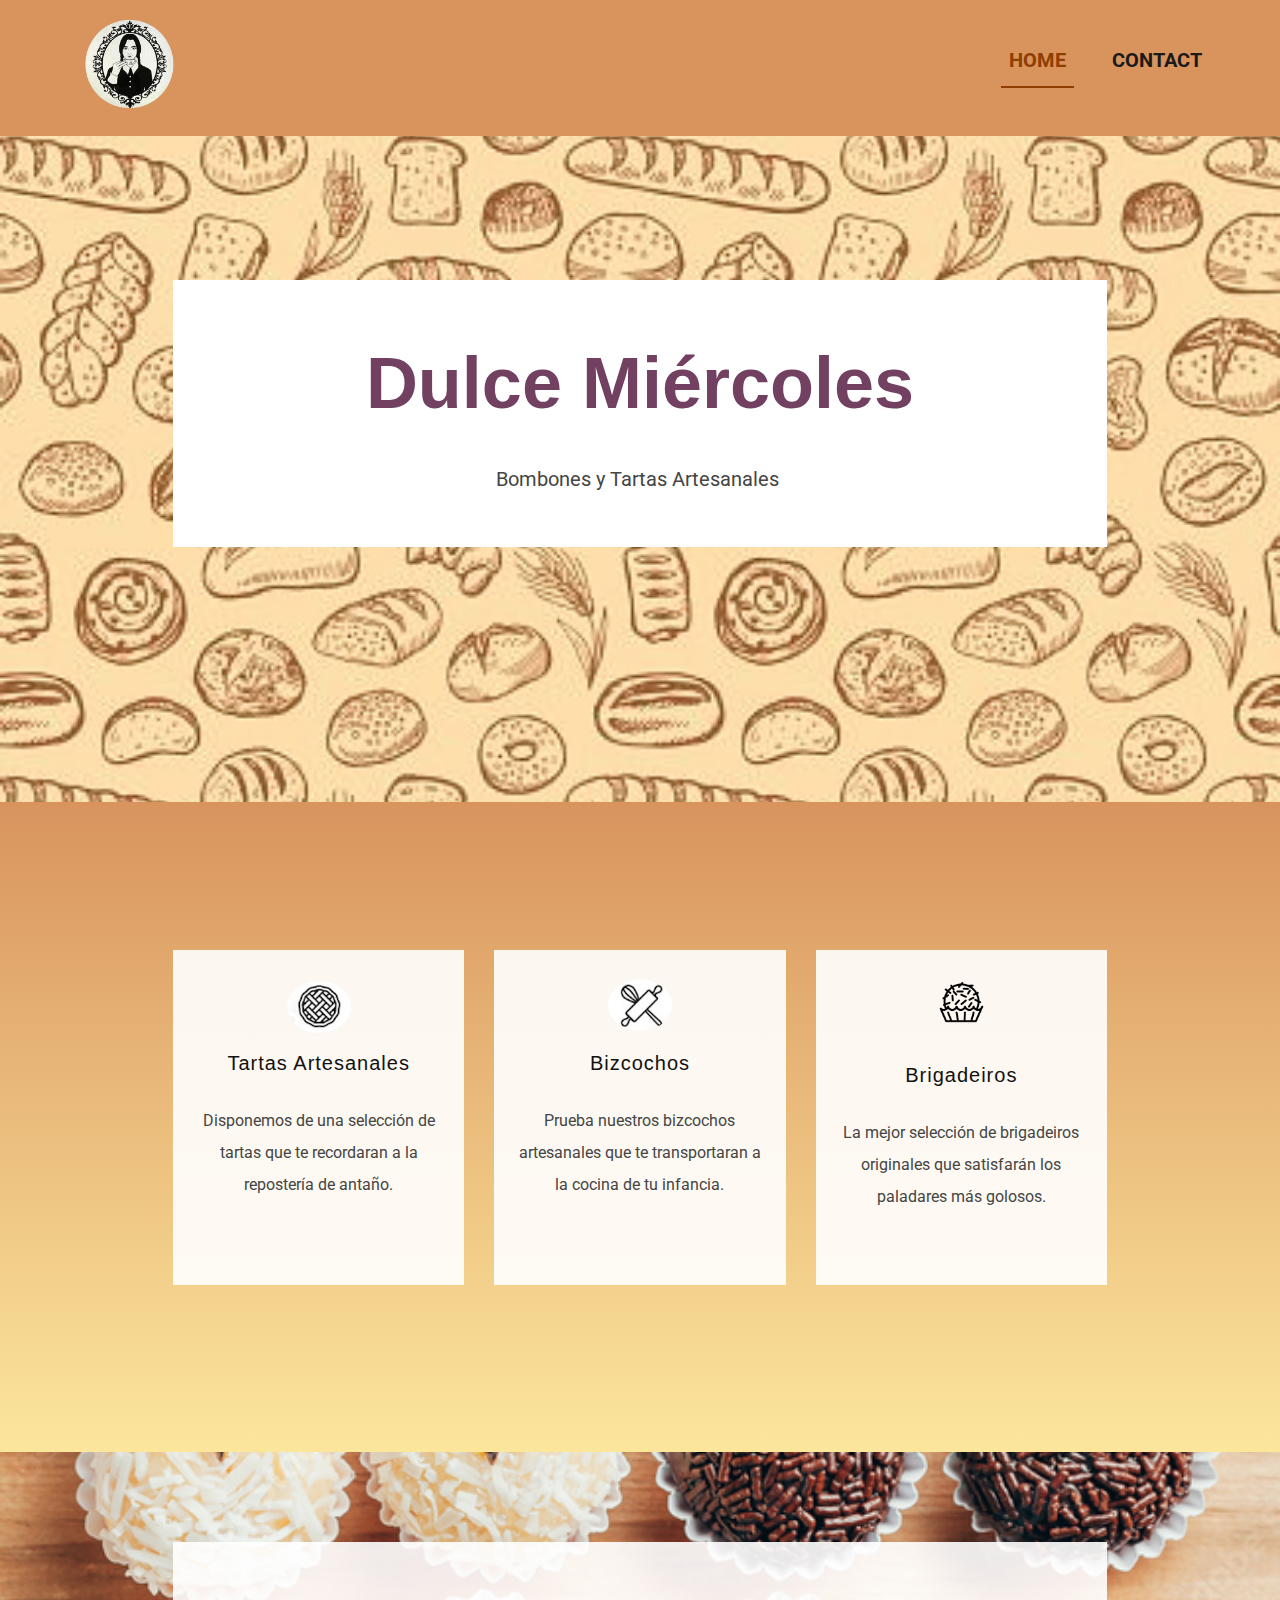
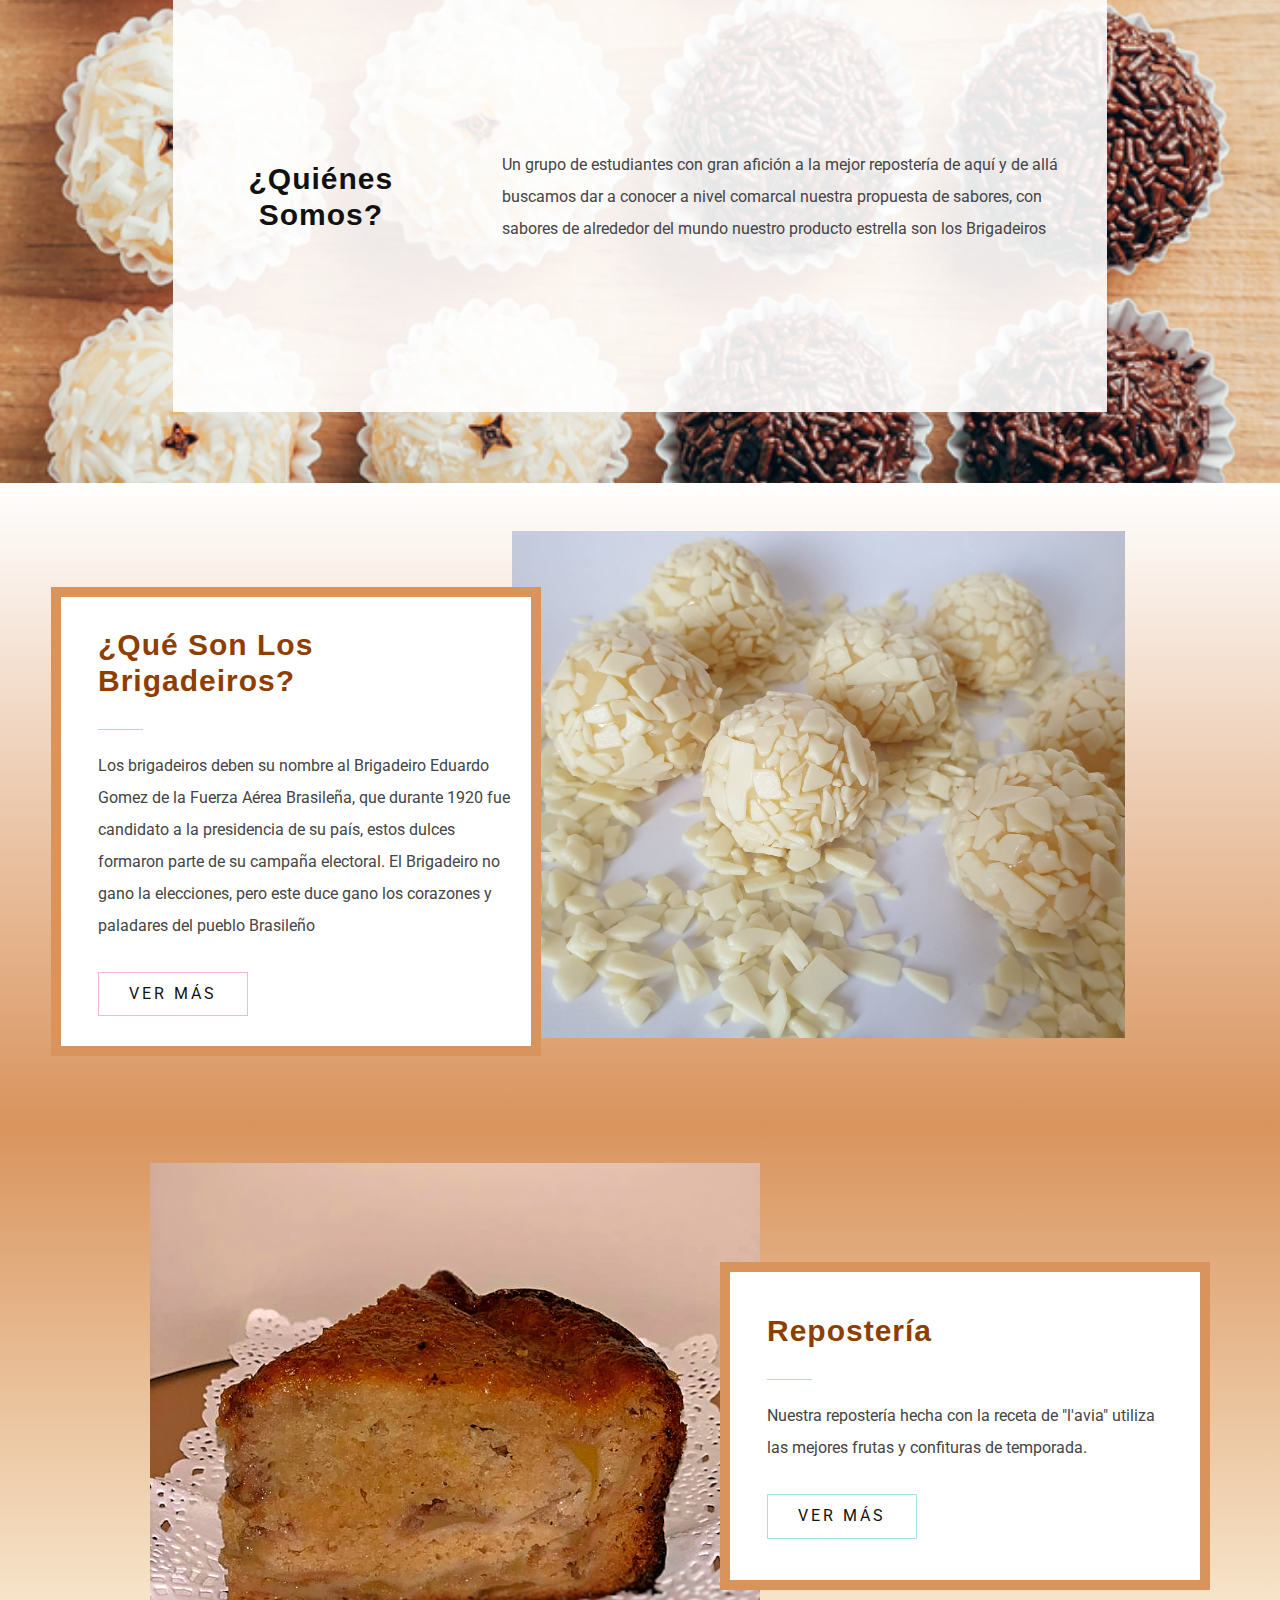
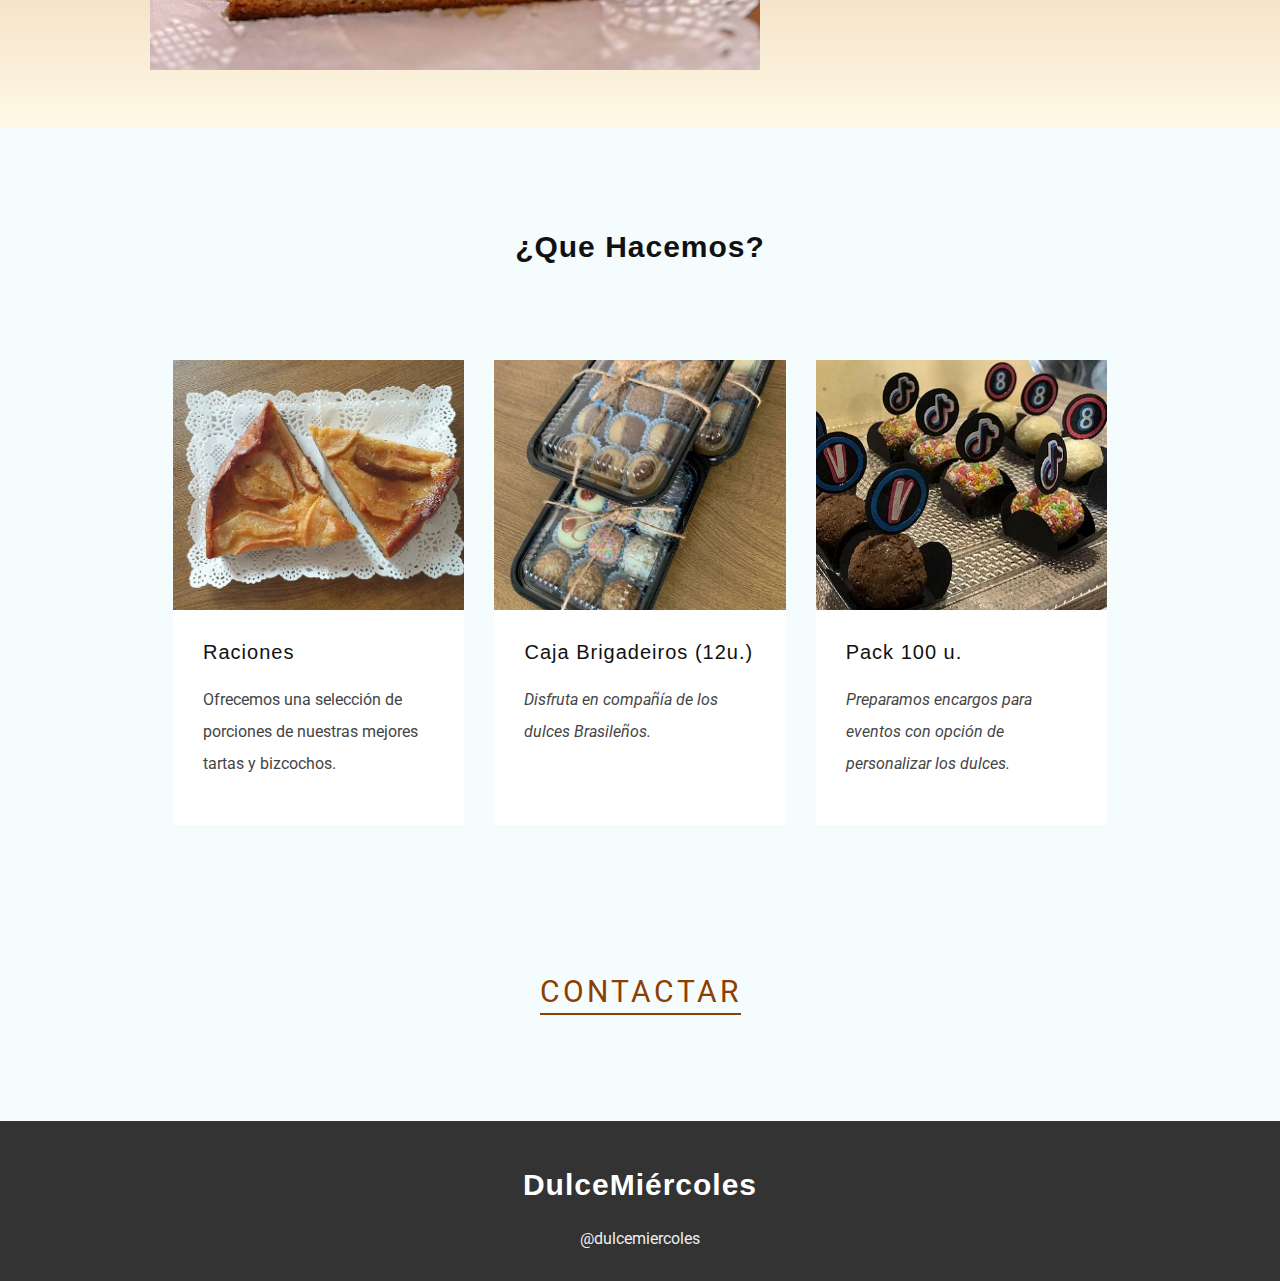
==== Dulcmiercoles/Home.html @ d9f99ada "Add files via upload" ====
<!DOCTYPE html>
<html style="font-size: 16px;">
  <head>
    <meta name="viewport" content="width=device-width, initial-scale=1.0">
    <meta charset="utf-8">
    <meta name="keywords" content="Gluten-Free Bakery, Who We Are, Special Menu, Special Menu, What We Do, Location">
    <meta name="description" content="">
    <meta name="page_type" content="np-template-header-footer-from-plugin">
    <title>Home</title>
    <link rel="stylesheet" href="nicepage.css" media="screen">
<link rel="stylesheet" href="Home.css" media="screen">
    <script class="u-script" type="text/javascript" src="jquery.js" defer=""></script>
    <script class="u-script" type="text/javascript" src="nicepage.js" defer=""></script>
    <meta name="generator" content="Nicepage 3.30.2, nicepage.com">
    <link id="u-theme-google-font" rel="stylesheet" href="https://fonts.googleapis.com/css?family=Roboto:100,100i,300,300i,400,400i,500,500i,700,700i,900,900i">
    
    
    
    
    
    
    
    <script type="application/ld+json">{
		"@context": "http://schema.org",
		"@type": "Organization",
		"name": "",
		"logo": "images/pixlr-bg-result31.png"
}</script>
    <meta name="theme-color" content="#a1e3ee">
    <meta property="og:title" content="Home">
    <meta property="og:type" content="website">
  </head>
  <body class="u-backlink-hidden u-body u-overlap"><header class="u-clearfix u-custom-color-2 u-header u-header" id="sec-9336"><div class="u-clearfix u-sheet u-sheet-1">
        <a href="https://www.instagram.com/dulcemiercoles/" class="u-image u-logo u-image-1" data-image-width="202" data-image-height="183">
          <img src="images/pixlr-bg-result31.png" class="u-logo-image u-logo-image-1">
        </a>
        <nav class="u-menu u-menu-dropdown u-offcanvas u-menu-1">
          <div class="menu-collapse" style="font-size: 1.25rem; letter-spacing: 0px; font-weight: 700; text-transform: uppercase;">
            <a class="u-button-style u-custom-active-border-color u-custom-border u-custom-border-color u-custom-borders u-custom-hover-border-color u-custom-left-right-menu-spacing u-custom-padding-bottom u-custom-text-active-color u-custom-text-color u-custom-text-hover-color u-custom-top-bottom-menu-spacing u-nav-link u-text-active-palette-1-base u-text-hover-palette-2-base" href="#">
              <svg><use xmlns:xlink="http://www.w3.org/1999/xlink" xlink:href="#menu-hamburger"></use></svg>
              <svg version="1.1" xmlns="http://www.w3.org/2000/svg" xmlns:xlink="http://www.w3.org/1999/xlink"><defs><symbol id="menu-hamburger" viewBox="0 0 16 16" style="width: 16px; height: 16px;"><rect y="1" width="16" height="2"></rect><rect y="7" width="16" height="2"></rect><rect y="13" width="16" height="2"></rect>
</symbol>
</defs></svg>
            </a>
          </div>
          <div class="u-custom-menu u-nav-container">
            <ul class="u-nav u-spacing-30 u-unstyled u-nav-1"><li class="u-nav-item"><a class="u-border-2 u-border-active-custom-color-1 u-border-hover-custom-color-1 u-border-no-left u-border-no-right u-border-no-top u-button-style u-nav-link u-text-active-custom-color-1 u-text-grey-90 u-text-hover-grey-90" href="Home.html" style="padding: 16px 8px;">Home</a>
</li><li class="u-nav-item"><a class="u-border-2 u-border-active-custom-color-1 u-border-hover-custom-color-1 u-border-no-left u-border-no-right u-border-no-top u-button-style u-nav-link u-text-active-custom-color-1 u-text-grey-90 u-text-hover-grey-90" href="Contact.html" style="padding: 16px 8px;">Contact</a>
</li></ul>
          </div>
          <div class="u-custom-menu u-nav-container-collapse">
            <div class="u-black u-container-style u-inner-container-layout u-opacity u-opacity-95 u-sidenav">
              <div class="u-inner-container-layout u-sidenav-overflow">
                <div class="u-menu-close"></div>
                <ul class="u-align-center u-nav u-popupmenu-items u-unstyled u-nav-2"><li class="u-nav-item"><a class="u-button-style u-nav-link" href="Home.html" style="padding: 16px 8px;">Home</a>
</li><li class="u-nav-item"><a class="u-button-style u-nav-link" href="Contact.html" style="padding: 16px 8px;">Contact</a>
</li></ul>
              </div>
            </div>
            <div class="u-black u-menu-overlay u-opacity u-opacity-70"></div>
          </div>
        </nav>
      </div></header> 
    <section class="u-clearfix u-image u-typography-custom-page-typography-8--Introduction u-section-1" id="sec-5e5a" data-image-width="416" data-image-height="416">
      <div class="u-clearfix u-sheet u-sheet-1">
        <div class="u-container-style u-group u-white u-group-1">
          <div class="u-container-layout u-container-layout-1">
            <h1 class="u-align-center u-text u-text-palette-2-dark-2 u-title u-text-1"> Dulce ​Miércoles</h1>
            <p class="u-align-center u-text u-text-font u-text-2">Bombones y Tartas Artesanales&nbsp;</p>
          </div>
        </div>
      </div>
    </section>
    <section class="u-clearfix u-gradient u-section-2" id="sec-4e97">
      <div class="u-clearfix u-sheet u-sheet-1">
        <div class="u-clearfix u-disable-padding u-expanded-width-xs u-gutter-30 u-layout-wrap u-layout-wrap-1">
          <div class="u-gutter-0 u-layout">
            <div class="u-layout-row">
              <div class="u-container-style u-layout-cell u-left-cell u-opacity u-opacity-90 u-size-20 u-size-20-md u-white u-layout-cell-1">
                <div class="u-container-layout u-valign-middle-sm u-container-layout-1"><span class="u-file-icon u-icon u-icon-circle u-text-palette-1 u-icon-1"><img src="images/CapturadePantalla2021-11-29ales8.14.48.png" alt=""></span>
                  <h4 class="u-align-center u-text u-text-1">Tartas Artesanales</h4>
                  <p class="u-align-center u-text u-text-font u-text-2">Disponemos de una selección de tartas que te recordaran a la repostería de antaño.</p>
                </div>
              </div>
              <div class="u-container-style u-layout-cell u-opacity u-opacity-90 u-size-20 u-size-20-md u-white u-layout-cell-2">
                <div class="u-container-layout u-valign-middle-sm u-container-layout-2"><span class="u-file-icon u-icon u-icon-circle u-text-palette-1 u-icon-2"><img src="images/CapturadePantalla2021-11-29ales8.15.10.png" alt=""></span>
                  <h4 class="u-align-center u-text u-text-3">Bizcochos</h4>
                  <p class="u-align-center u-text u-text-font u-text-4">Prueba nuestros bizcochos artesanales que te transportaran a la cocina de tu infancia.</p>
                </div>
              </div>
              <div class="u-container-style u-layout-cell u-opacity u-opacity-90 u-right-cell u-size-20 u-size-20-md u-white u-layout-cell-3">
                <div class="u-container-layout u-valign-middle-sm u-container-layout-3"><span class="u-file-icon u-icon u-icon-circle u-text-palette-1 u-icon-3"><img src="images/216696-200.png" alt=""></span>
                  <h4 class="u-align-center u-text u-text-5">Brigadeiros</h4>
                  <p class="u-align-center u-text u-text-font u-text-6">La mejor selección de brigadeiros originales que satisfarán los paladares más golosos.</p>
                </div>
              </div>
            </div>
          </div>
        </div>
      </div>
    </section>
    <section class="u-clearfix u-image u-section-3" id="sec-277e" data-image-width="650" data-image-height="515">
      <div class="u-clearfix u-sheet u-sheet-1">
        <div class="u-clearfix u-expanded-width-xs u-layout-wrap u-layout-wrap-1">
          <div class="u-gutter-0 u-layout">
            <div class="u-layout-row">
              <div class="u-align-center-lg u-align-center-sm u-align-center-xl u-align-center-xs u-container-style u-layout-cell u-left-cell u-opacity u-opacity-90 u-size-19 u-white u-layout-cell-1">
                <div class="u-container-layout u-valign-middle-lg u-valign-middle-sm u-valign-middle-xl u-valign-middle-xs u-container-layout-1">
                  <h2 class="u-align-center-md u-text u-text-1">¿Quiénes somos?</h2>
                </div>
              </div>
              <div class="u-container-style u-layout-cell u-opacity u-opacity-90 u-right-cell u-size-41 u-white u-layout-cell-2">
                <div class="u-container-layout u-valign-middle-lg u-valign-middle-sm u-valign-middle-xl u-valign-middle-xs u-container-layout-2">
                  <p class="u-text u-text-font u-text-2">Un grupo de estudiantes con gran afición a la mejor repostería de aquí y de allá buscamos dar a conocer a nivel comarcal nuestra propuesta de sabores, con sabores de alrededor del mundo nuestro producto estrella son los Brigadeiros&nbsp;</p>
                </div>
              </div>
            </div>
          </div>
        </div>
      </div>
    </section>
    <section class="u-clearfix u-gradient u-section-4" id="carousel_682a">
      <div class="u-clearfix u-sheet u-sheet-1">
        <img src="images/WhatsAppImage2021-09-26at18.41.257.jpeg" class="u-align-left u-expanded-width-sm u-expanded-width-xs u-image u-image-1" data-image-width="2048" data-image-height="2048">
        <div class="u-align-center-md u-align-center-sm u-align-center-xs u-align-left-lg u-align-left-xl u-border-10 u-border-custom-color-2 u-container-style u-group u-white u-group-1">
          <div class="u-container-layout u-padding-12 u-valign-middle u-container-layout-1">
            <h2 class="u-heading-font u-text u-text-custom-color-1 u-text-1">¿Qué son los brigadeiros?</h2>
            <div class="u-border-1 u-border-palette-2-light-2 u-line u-line-horizontal u-line-1"></div>
            <p class="u-text u-text-font u-text-2">Los brigadeiros deben su nombre al Brigadeiro Eduardo Gomez de la Fuerza Aérea Brasileña, que durante 1920 fue candidato a la presidencia de su país, estos dulces formaron parte de su campaña electoral. El Brigadeiro no gano la elecciones, pero este duce gano los corazones y paladares del pueblo Brasileño</p>
            <a href="https://www.instagram.com/dulcemiercoles/" class="u-border-1 u-border-palette-2-light-2 u-btn u-button-style u-text-body-color u-btn-1">Ver más</a>
          </div>
        </div>
      </div>
    </section>
    <section class="u-clearfix u-gradient u-section-5" id="sec-5c2c">
      <div class="u-clearfix u-sheet u-sheet-1">
        <img src="images/WhatsAppImage2021-11-16at183.jpg" class="u-align-left u-expanded-width-sm u-expanded-width-xs u-image u-image-1" data-image-width="768" data-image-height="1024">
        <div class="u-align-center-md u-align-center-sm u-align-center-xs u-align-left-lg u-align-left-xl u-border-10 u-border-custom-color-2 u-container-style u-group u-white u-group-1">
          <div class="u-container-layout u-padding-12 u-valign-middle u-container-layout-1">
            <h2 class="u-heading-font u-text u-text-custom-color-1 u-text-1">Repostería&nbsp;</h2>
            <div class="u-border-1 u-border-palette-1-base u-line u-line-horizontal u-line-1"></div>
            <p class="u-text u-text-font u-text-2">Nuestra repostería hecha con la receta de "l'avia" utiliza las mejores frutas y confituras de temporada.</p>
            <a href="https://www.instagram.com/dulcemiercoles/" class="u-border-1 u-border-palette-1-base u-btn u-button-style u-text-body-color u-btn-1">Ver más</a>
          </div>
        </div>
      </div>
    </section>
    <section class="u-clearfix u-palette-1-light-3 u-section-6" id="sec-cebc">
      <div class="u-clearfix u-sheet u-sheet-1">
        <div class="u-container-style u-expanded-width-md u-expanded-width-sm u-group u-similar-fill u-group-1">
          <div class="u-container-layout">
            <h2 class="u-align-center u-text u-text-1">¿Que hacemos?</h2>
          </div>
        </div>
        <div class="u-clearfix u-disable-padding u-expanded-width-md u-expanded-width-sm u-expanded-width-xs u-gutter-30 u-layout-wrap u-layout-wrap-1">
          <div class="u-gutter-0 u-layout">
            <div class="u-layout-row">
              <div class="u-align-left u-container-style u-layout-cell u-left-cell u-similar-fill u-size-20 u-size-20-md u-white u-layout-cell-1">
                <div class="u-container-layout">
                  <img class="u-expanded-width u-image u-image-1" src="images/CapturadePantalla2021-11-29ales8.36.39.png" data-image-width="602" data-image-height="599">
                  <h4 class="u-text u-text-2">Raciones&nbsp;</h4>
                  <p class="u-text u-text-3">Ofrecemos una selección de porciones de nuestras mejores tartas y bizcochos.</p>
                </div>
              </div>
              <div class="u-align-left u-container-style u-layout-cell u-similar-fill u-size-20 u-size-20-md u-white u-layout-cell-2">
                <div class="u-container-layout">
                  <img class="u-expanded-width u-image u-image-2" src="images/CapturadePantalla2021-11-29ales8.52.07.png" data-image-width="602" data-image-height="599">
                  <h4 class="u-text u-text-4">Caja Brigadeiros (12u.)</h4>
                  <p class="u-text u-text-5">Disfruta en compañía de los dulces Brasileños.</p>
                </div>
              </div>
              <div class="u-align-left u-container-style u-layout-cell u-right-cell u-similar-fill u-size-20 u-size-20-md u-white u-layout-cell-3">
                <div class="u-container-layout u-padding-6">
                  <img class="u-expanded-width u-image u-image-3" src="images/CapturadePantalla2021-11-29ales8.52.44.png" data-image-width="568" data-image-height="376">
                  <h4 class="u-text u-text-6">Pack 100 u.</h4>
                  <p class="u-text u-text-7">Preparamos encargos para eventos con opción de personalizar los dulces.</p>
                </div>
              </div>
            </div>
          </div>
        </div>
        <a href="Contact.html" class="u-active-none u-border-2 u-border-custom-color-1 u-btn u-btn-rectangle u-button-style u-hover-none u-none u-radius-0 u-btn-1">Contactar</a>
      </div>
    </section>
    
    
    <footer class="u-clearfix u-footer u-grey-dark-2 u-typography-Normal--Footer" id="sec-ef39"><div class="u-clearfix u-sheet u-sheet-1">
        <div class="u-align-center u-container-style u-group u-similar-fill u-group-1">
          <div class="u-container-layout u-padding-12 u-valign-middle">
          
            <h2 class="u-heading-font u-text u-text-1">DulceMiércoles</h2>
            <p class="u-text u-text-font u-text-2">@dulcemiercoles</p>
          </div>
        </div>
      </div></footer>
   
  </body>
</html>
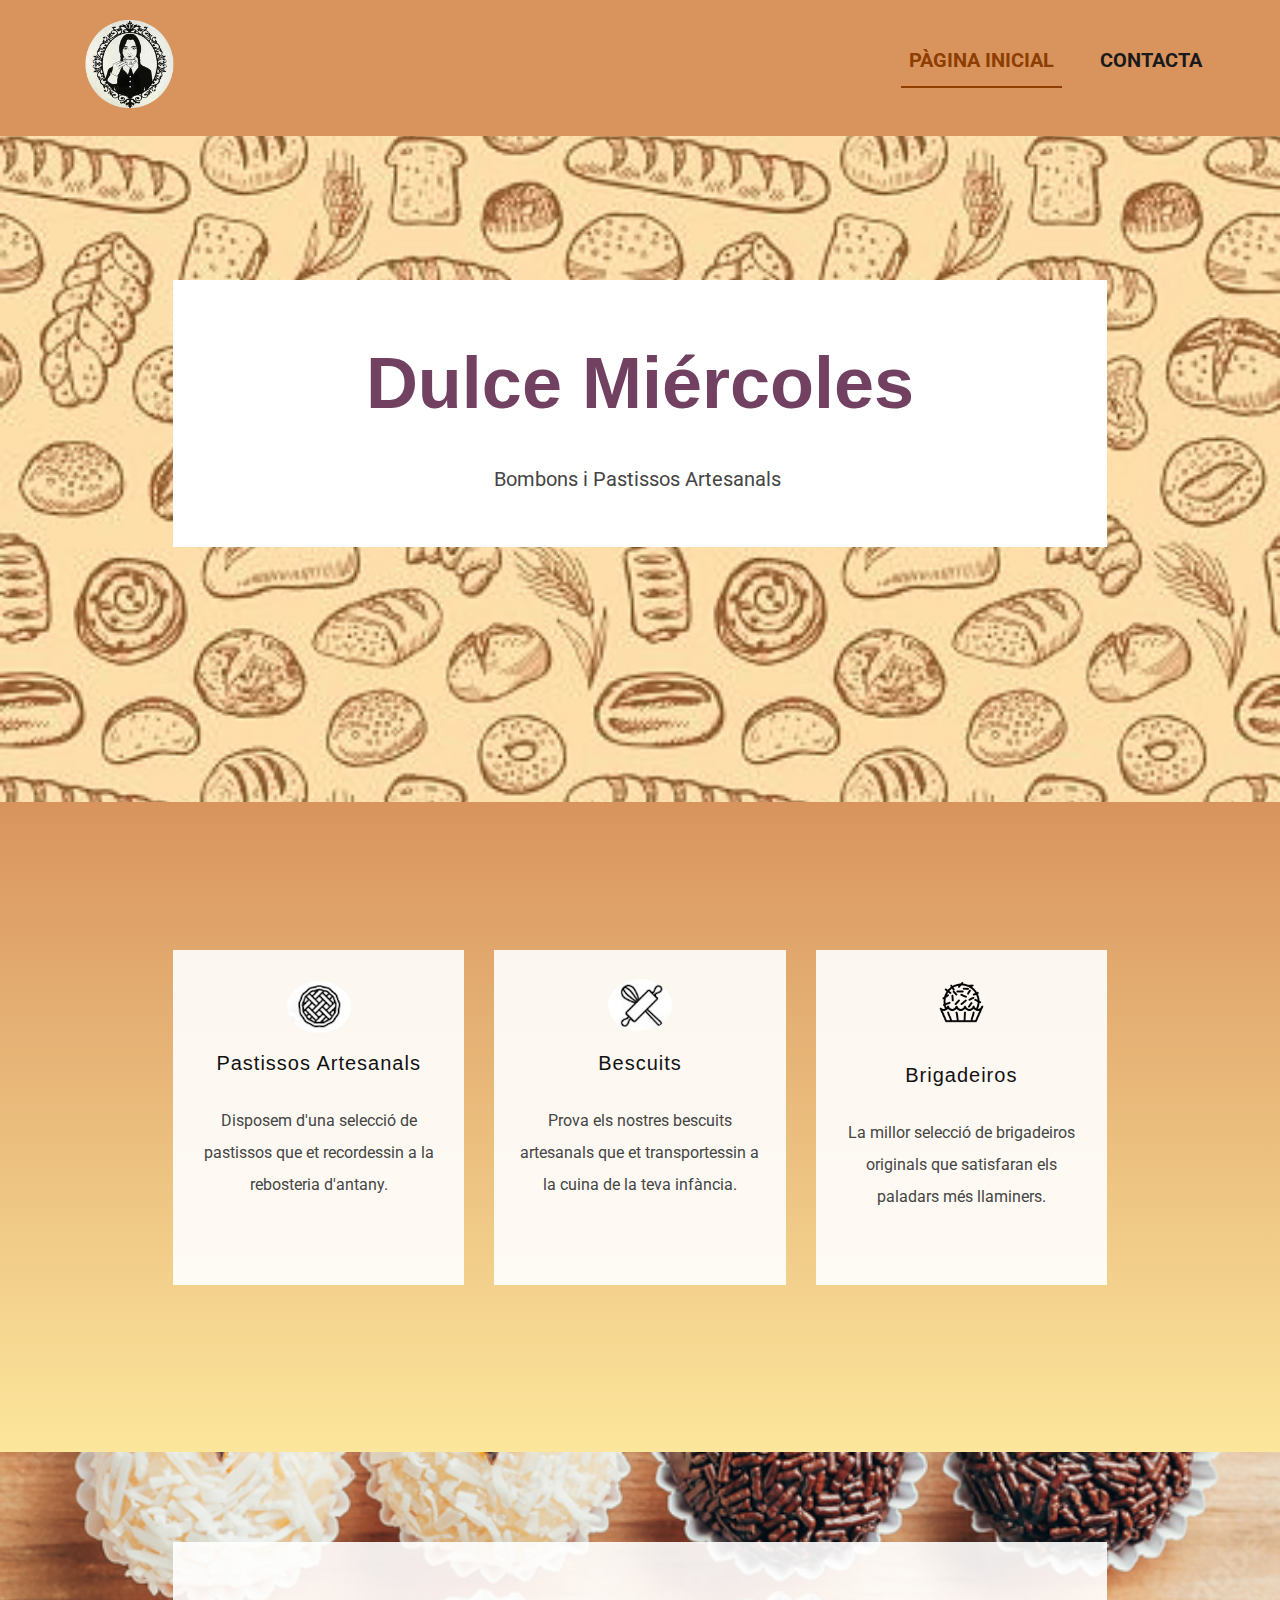
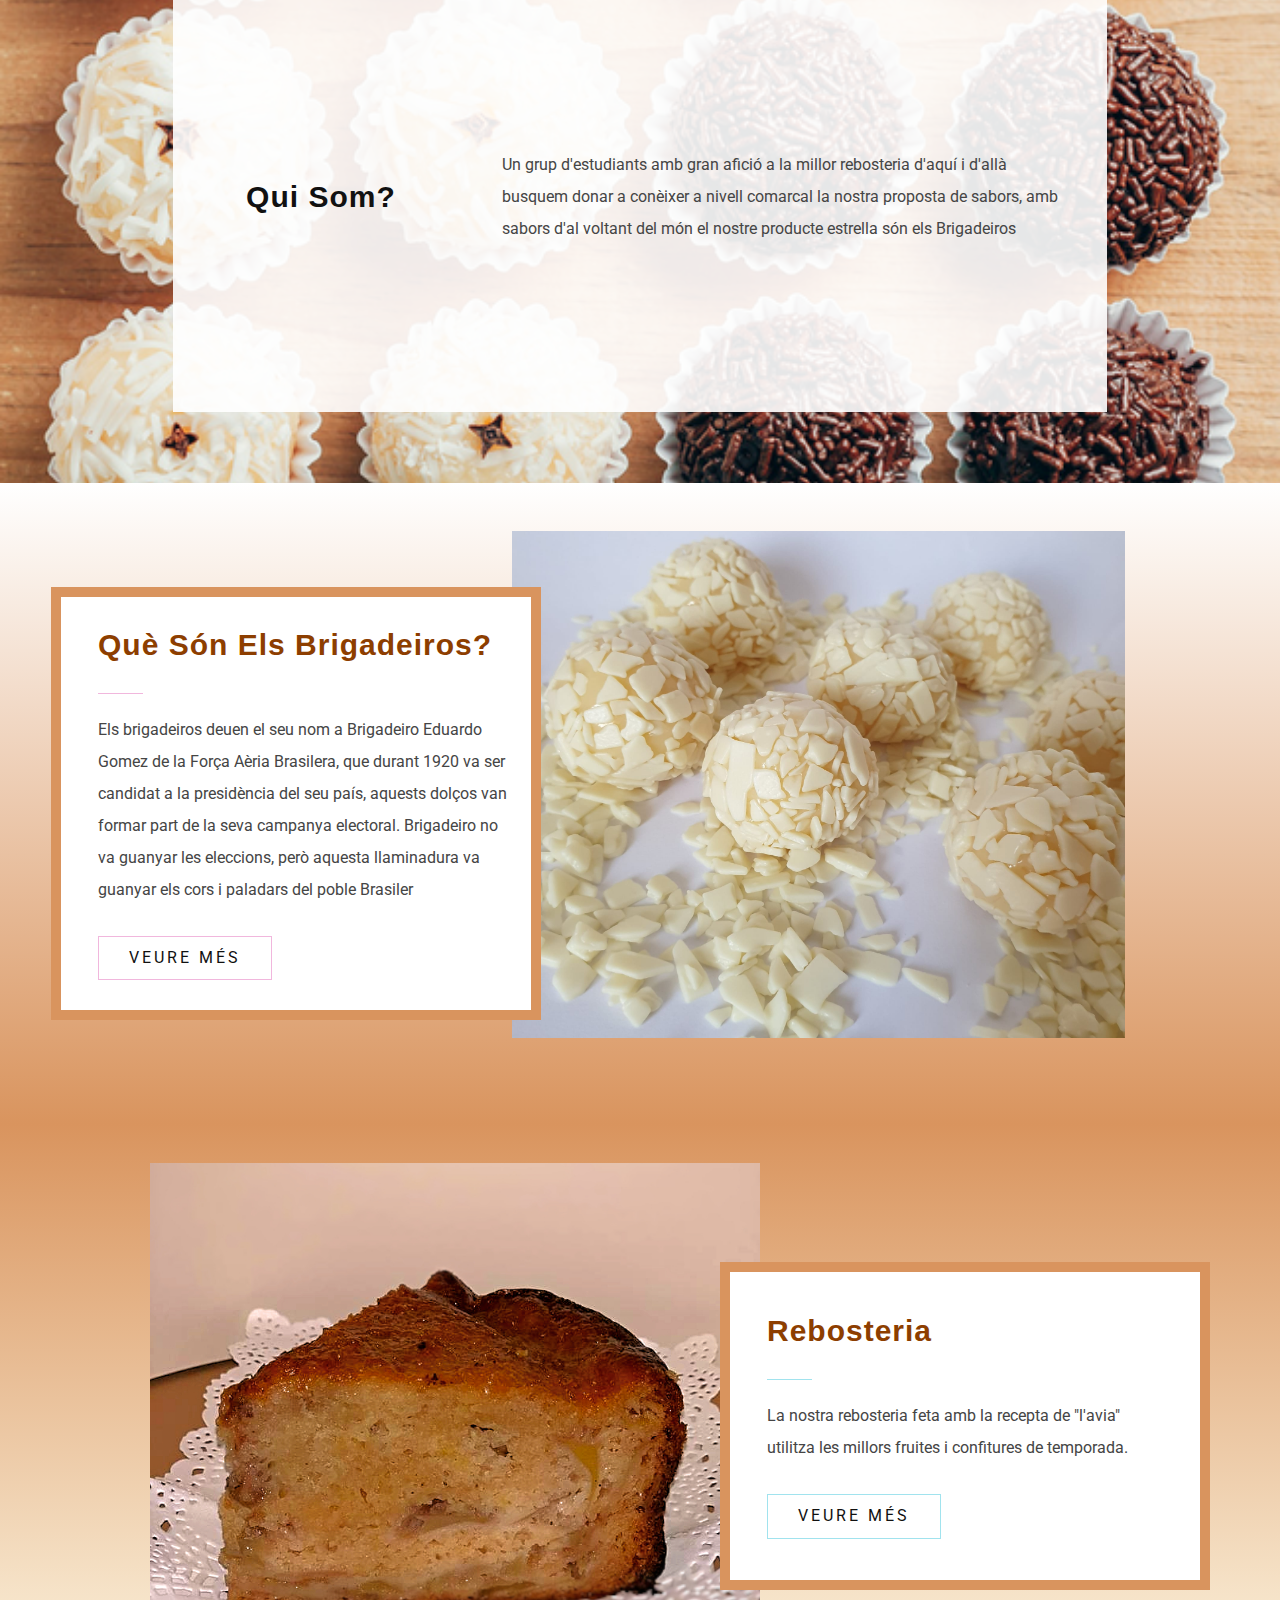
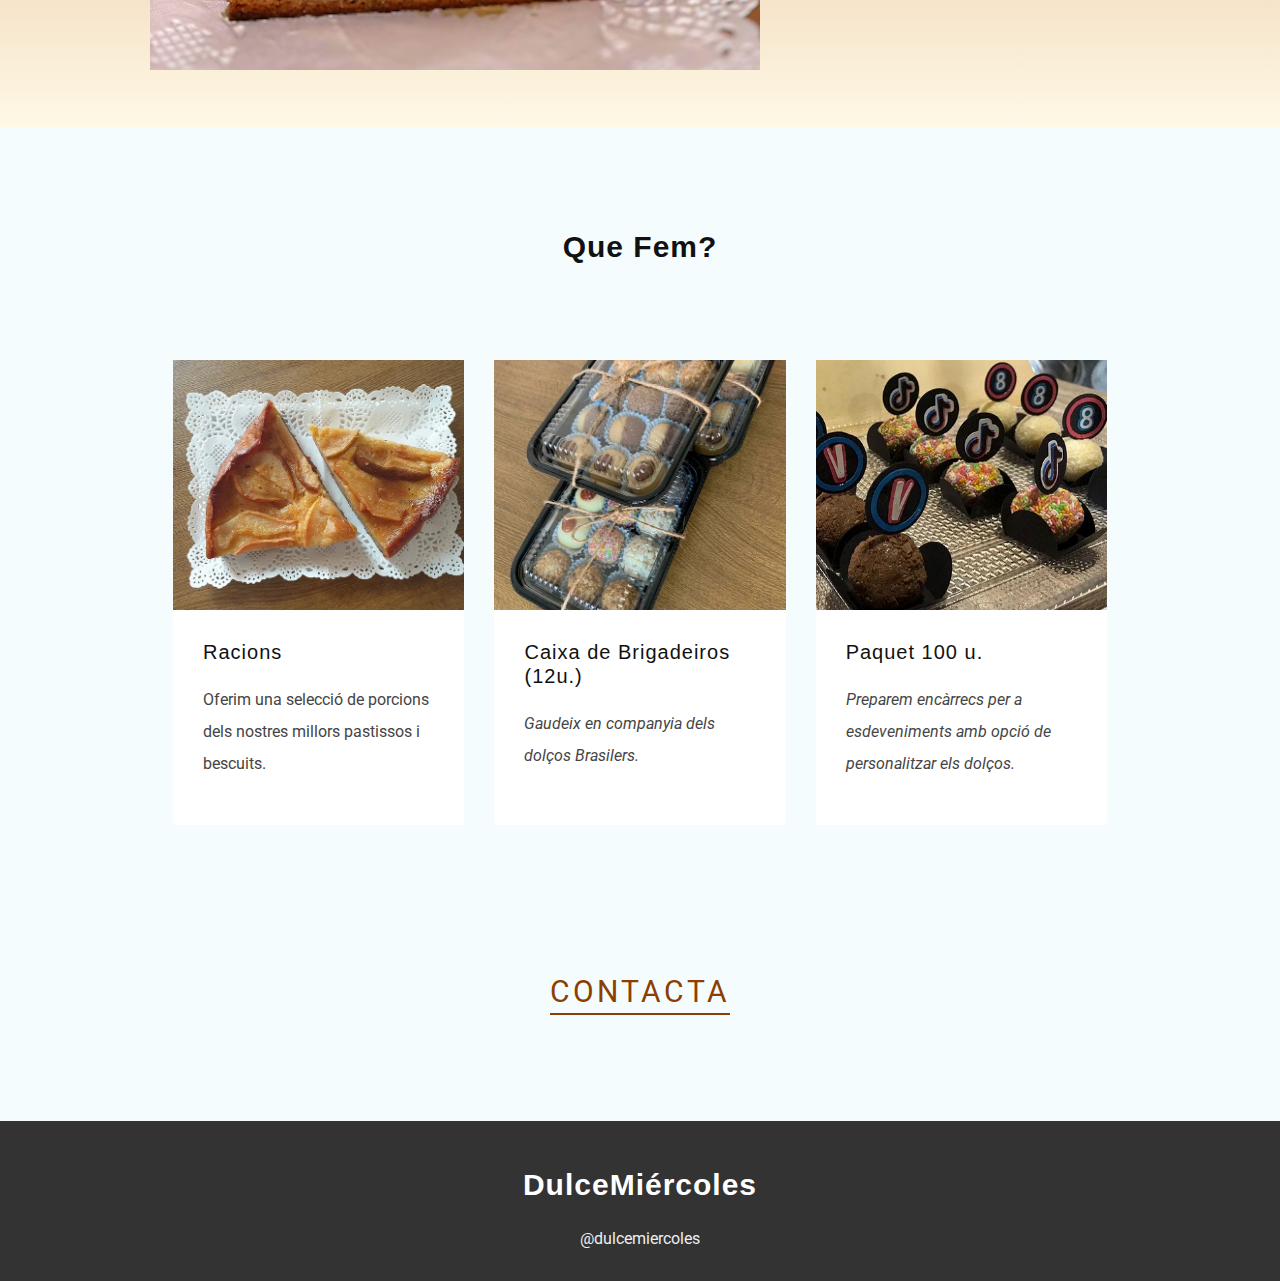
==== commit 94d8f908: "Add files via upload" ====
--- a/Dulcmiercoles/Home.html
+++ b/Dulcmiercoles/Home.html
@@ -6,7 +6,7 @@
     <meta name="keywords" content="Gluten-Free Bakery, Who We Are, Special Menu, Special Menu, What We Do, Location">
     <meta name="description" content="">
     <meta name="page_type" content="np-template-header-footer-from-plugin">
-    <title>Home</title>
+    <title>Pàgina inicial</title>
     <link rel="stylesheet" href="nicepage.css" media="screen">
 <link rel="stylesheet" href="Home.css" media="screen">
     <script class="u-script" type="text/javascript" src="jquery.js" defer=""></script>
@@ -44,16 +44,16 @@
             </a>
           </div>
           <div class="u-custom-menu u-nav-container">
-            <ul class="u-nav u-spacing-30 u-unstyled u-nav-1"><li class="u-nav-item"><a class="u-border-2 u-border-active-custom-color-1 u-border-hover-custom-color-1 u-border-no-left u-border-no-right u-border-no-top u-button-style u-nav-link u-text-active-custom-color-1 u-text-grey-90 u-text-hover-grey-90" href="Home.html" style="padding: 16px 8px;">Home</a>
-</li><li class="u-nav-item"><a class="u-border-2 u-border-active-custom-color-1 u-border-hover-custom-color-1 u-border-no-left u-border-no-right u-border-no-top u-button-style u-nav-link u-text-active-custom-color-1 u-text-grey-90 u-text-hover-grey-90" href="Contact.html" style="padding: 16px 8px;">Contact</a>
+            <ul class="u-nav u-spacing-30 u-unstyled u-nav-1"><li class="u-nav-item"><a class="u-border-2 u-border-active-custom-color-1 u-border-hover-custom-color-1 u-border-no-left u-border-no-right u-border-no-top u-button-style u-nav-link u-text-active-custom-color-1 u-text-grey-90 u-text-hover-grey-90" href="Home.html" style="padding: 16px 8px;">Pàgina Inicial</a>
+</li><li class="u-nav-item"><a class="u-border-2 u-border-active-custom-color-1 u-border-hover-custom-color-1 u-border-no-left u-border-no-right u-border-no-top u-button-style u-nav-link u-text-active-custom-color-1 u-text-grey-90 u-text-hover-grey-90" href="Contact.html" style="padding: 16px 8px;">Contacta</a>
 </li></ul>
           </div>
           <div class="u-custom-menu u-nav-container-collapse">
             <div class="u-black u-container-style u-inner-container-layout u-opacity u-opacity-95 u-sidenav">
               <div class="u-inner-container-layout u-sidenav-overflow">
                 <div class="u-menu-close"></div>
-                <ul class="u-align-center u-nav u-popupmenu-items u-unstyled u-nav-2"><li class="u-nav-item"><a class="u-button-style u-nav-link" href="Home.html" style="padding: 16px 8px;">Home</a>
-</li><li class="u-nav-item"><a class="u-button-style u-nav-link" href="Contact.html" style="padding: 16px 8px;">Contact</a>
+                <ul class="u-align-center u-nav u-popupmenu-items u-unstyled u-nav-2"><li class="u-nav-item"><a class="u-button-style u-nav-link" href="Home.html" style="padding: 16px 8px;">Pàgina Inicial</a>
+</li><li class="u-nav-item"><a class="u-button-style u-nav-link" href="Contact.html" style="padding: 16px 8px;">Contacta amb nosaltres</a>
 </li></ul>
               </div>
             </div>
@@ -66,7 +66,7 @@
         <div class="u-container-style u-group u-white u-group-1">
           <div class="u-container-layout u-container-layout-1">
             <h1 class="u-align-center u-text u-text-palette-2-dark-2 u-title u-text-1"> Dulce ​Miércoles</h1>
-            <p class="u-align-center u-text u-text-font u-text-2">Bombones y Tartas Artesanales&nbsp;</p>
+            <p class="u-align-center u-text u-text-font u-text-2">Bombons i Pastissos Artesanals&nbsp;</p>
           </div>
         </div>
       </div>
@@ -78,20 +78,20 @@
             <div class="u-layout-row">
               <div class="u-container-style u-layout-cell u-left-cell u-opacity u-opacity-90 u-size-20 u-size-20-md u-white u-layout-cell-1">
                 <div class="u-container-layout u-valign-middle-sm u-container-layout-1"><span class="u-file-icon u-icon u-icon-circle u-text-palette-1 u-icon-1"><img src="images/CapturadePantalla2021-11-29ales8.14.48.png" alt=""></span>
-                  <h4 class="u-align-center u-text u-text-1">Tartas Artesanales</h4>
-                  <p class="u-align-center u-text u-text-font u-text-2">Disponemos de una selección de tartas que te recordaran a la repostería de antaño.</p>
+                  <h4 class="u-align-center u-text u-text-1">Pastissos Artesanals</h4>
+                  <p class="u-align-center u-text u-text-font u-text-2">Disposem d'una selecció de pastissos que et recordessin a la rebosteria d'antany.</p>
                 </div>
               </div>
               <div class="u-container-style u-layout-cell u-opacity u-opacity-90 u-size-20 u-size-20-md u-white u-layout-cell-2">
                 <div class="u-container-layout u-valign-middle-sm u-container-layout-2"><span class="u-file-icon u-icon u-icon-circle u-text-palette-1 u-icon-2"><img src="images/CapturadePantalla2021-11-29ales8.15.10.png" alt=""></span>
-                  <h4 class="u-align-center u-text u-text-3">Bizcochos</h4>
-                  <p class="u-align-center u-text u-text-font u-text-4">Prueba nuestros bizcochos artesanales que te transportaran a la cocina de tu infancia.</p>
+                  <h4 class="u-align-center u-text u-text-3">Bescuits</h4>
+                  <p class="u-align-center u-text u-text-font u-text-4">Prova els nostres bescuits artesanals que et transportessin a la cuina de la teva infància.</p>
                 </div>
               </div>
               <div class="u-container-style u-layout-cell u-opacity u-opacity-90 u-right-cell u-size-20 u-size-20-md u-white u-layout-cell-3">
                 <div class="u-container-layout u-valign-middle-sm u-container-layout-3"><span class="u-file-icon u-icon u-icon-circle u-text-palette-1 u-icon-3"><img src="images/216696-200.png" alt=""></span>
                   <h4 class="u-align-center u-text u-text-5">Brigadeiros</h4>
-                  <p class="u-align-center u-text u-text-font u-text-6">La mejor selección de brigadeiros originales que satisfarán los paladares más golosos.</p>
+                  <p class="u-align-center u-text u-text-font u-text-6">La millor selecció de brigadeiros originals que satisfaran els paladars més llaminers.</p>
                 </div>
               </div>
             </div>
@@ -106,12 +106,12 @@
             <div class="u-layout-row">
               <div class="u-align-center-lg u-align-center-sm u-align-center-xl u-align-center-xs u-container-style u-layout-cell u-left-cell u-opacity u-opacity-90 u-size-19 u-white u-layout-cell-1">
                 <div class="u-container-layout u-valign-middle-lg u-valign-middle-sm u-valign-middle-xl u-valign-middle-xs u-container-layout-1">
-                  <h2 class="u-align-center-md u-text u-text-1">¿Quiénes somos?</h2>
+                  <h2 class="u-align-center-md u-text u-text-1">Qui som?</h2>
                 </div>
               </div>
               <div class="u-container-style u-layout-cell u-opacity u-opacity-90 u-right-cell u-size-41 u-white u-layout-cell-2">
                 <div class="u-container-layout u-valign-middle-lg u-valign-middle-sm u-valign-middle-xl u-valign-middle-xs u-container-layout-2">
-                  <p class="u-text u-text-font u-text-2">Un grupo de estudiantes con gran afición a la mejor repostería de aquí y de allá buscamos dar a conocer a nivel comarcal nuestra propuesta de sabores, con sabores de alrededor del mundo nuestro producto estrella son los Brigadeiros&nbsp;</p>
+                  <p class="u-text u-text-font u-text-2">Un grup d'estudiants amb gran afició a la millor rebosteria d'aquí i d'allà busquem donar a conèixer a nivell comarcal la nostra proposta de sabors, amb sabors d'al voltant del món el nostre producte estrella són els Brigadeiros&nbsp;</p>
                 </div>
               </div>
             </div>
@@ -124,10 +124,10 @@
         <img src="images/WhatsAppImage2021-09-26at18.41.257.jpeg" class="u-align-left u-expanded-width-sm u-expanded-width-xs u-image u-image-1" data-image-width="2048" data-image-height="2048">
         <div class="u-align-center-md u-align-center-sm u-align-center-xs u-align-left-lg u-align-left-xl u-border-10 u-border-custom-color-2 u-container-style u-group u-white u-group-1">
           <div class="u-container-layout u-padding-12 u-valign-middle u-container-layout-1">
-            <h2 class="u-heading-font u-text u-text-custom-color-1 u-text-1">¿Qué son los brigadeiros?</h2>
+            <h2 class="u-heading-font u-text u-text-custom-color-1 u-text-1">Què són els brigadeiros?</h2>
             <div class="u-border-1 u-border-palette-2-light-2 u-line u-line-horizontal u-line-1"></div>
-            <p class="u-text u-text-font u-text-2">Los brigadeiros deben su nombre al Brigadeiro Eduardo Gomez de la Fuerza Aérea Brasileña, que durante 1920 fue candidato a la presidencia de su país, estos dulces formaron parte de su campaña electoral. El Brigadeiro no gano la elecciones, pero este duce gano los corazones y paladares del pueblo Brasileño</p>
-            <a href="https://www.instagram.com/dulcemiercoles/" class="u-border-1 u-border-palette-2-light-2 u-btn u-button-style u-text-body-color u-btn-1">Ver más</a>
+            <p class="u-text u-text-font u-text-2">Els brigadeiros deuen el seu nom a Brigadeiro Eduardo Gomez de la Força Aèria Brasilera, que durant 1920 va ser candidat a la presidència del seu país, aquests dolços van formar part de la seva campanya electoral. Brigadeiro no va guanyar les eleccions, però aquesta llaminadura va guanyar els cors i paladars del poble Brasiler</p>
+            <a href="https://www.instagram.com/dulcemiercoles/" class="u-border-1 u-border-palette-2-light-2 u-btn u-button-style u-text-body-color u-btn-1">Veure més</a>
           </div>
         </div>
       </div>
@@ -137,10 +137,10 @@
         <img src="images/WhatsAppImage2021-11-16at183.jpg" class="u-align-left u-expanded-width-sm u-expanded-width-xs u-image u-image-1" data-image-width="768" data-image-height="1024">
         <div class="u-align-center-md u-align-center-sm u-align-center-xs u-align-left-lg u-align-left-xl u-border-10 u-border-custom-color-2 u-container-style u-group u-white u-group-1">
           <div class="u-container-layout u-padding-12 u-valign-middle u-container-layout-1">
-            <h2 class="u-heading-font u-text u-text-custom-color-1 u-text-1">Repostería&nbsp;</h2>
+            <h2 class="u-heading-font u-text u-text-custom-color-1 u-text-1">Rebosteria&nbsp;</h2>
             <div class="u-border-1 u-border-palette-1-base u-line u-line-horizontal u-line-1"></div>
-            <p class="u-text u-text-font u-text-2">Nuestra repostería hecha con la receta de "l'avia" utiliza las mejores frutas y confituras de temporada.</p>
-            <a href="https://www.instagram.com/dulcemiercoles/" class="u-border-1 u-border-palette-1-base u-btn u-button-style u-text-body-color u-btn-1">Ver más</a>
+            <p class="u-text u-text-font u-text-2">La nostra rebosteria feta amb la recepta de "l'avia" utilitza les millors fruites i confitures de temporada.</p>
+            <a href="https://www.instagram.com/dulcemiercoles/" class="u-border-1 u-border-palette-1-base u-btn u-button-style u-text-body-color u-btn-1">Veure més</a>
           </div>
         </div>
       </div>
@@ -149,7 +149,7 @@
       <div class="u-clearfix u-sheet u-sheet-1">
         <div class="u-container-style u-expanded-width-md u-expanded-width-sm u-group u-similar-fill u-group-1">
           <div class="u-container-layout">
-            <h2 class="u-align-center u-text u-text-1">¿Que hacemos?</h2>
+            <h2 class="u-align-center u-text u-text-1">Que fem?</h2>
           </div>
         </div>
         <div class="u-clearfix u-disable-padding u-expanded-width-md u-expanded-width-sm u-expanded-width-xs u-gutter-30 u-layout-wrap u-layout-wrap-1">
@@ -158,28 +158,28 @@
               <div class="u-align-left u-container-style u-layout-cell u-left-cell u-similar-fill u-size-20 u-size-20-md u-white u-layout-cell-1">
                 <div class="u-container-layout">
                   <img class="u-expanded-width u-image u-image-1" src="images/CapturadePantalla2021-11-29ales8.36.39.png" data-image-width="602" data-image-height="599">
-                  <h4 class="u-text u-text-2">Raciones&nbsp;</h4>
-                  <p class="u-text u-text-3">Ofrecemos una selección de porciones de nuestras mejores tartas y bizcochos.</p>
+                  <h4 class="u-text u-text-2">Racions&nbsp;</h4>
+                  <p class="u-text u-text-3">Oferim una selecció de porcions dels nostres millors pastissos i bescuits.</p>
                 </div>
               </div>
               <div class="u-align-left u-container-style u-layout-cell u-similar-fill u-size-20 u-size-20-md u-white u-layout-cell-2">
                 <div class="u-container-layout">
                   <img class="u-expanded-width u-image u-image-2" src="images/CapturadePantalla2021-11-29ales8.52.07.png" data-image-width="602" data-image-height="599">
-                  <h4 class="u-text u-text-4">Caja Brigadeiros (12u.)</h4>
-                  <p class="u-text u-text-5">Disfruta en compañía de los dulces Brasileños.</p>
+                  <h4 class="u-text u-text-4">Caixa de Brigadeiros (12u.)</h4>
+                  <p class="u-text u-text-5">Gaudeix en companyia dels dolços Brasilers.</p>
                 </div>
               </div>
               <div class="u-align-left u-container-style u-layout-cell u-right-cell u-similar-fill u-size-20 u-size-20-md u-white u-layout-cell-3">
                 <div class="u-container-layout u-padding-6">
                   <img class="u-expanded-width u-image u-image-3" src="images/CapturadePantalla2021-11-29ales8.52.44.png" data-image-width="568" data-image-height="376">
-                  <h4 class="u-text u-text-6">Pack 100 u.</h4>
-                  <p class="u-text u-text-7">Preparamos encargos para eventos con opción de personalizar los dulces.</p>
+                  <h4 class="u-text u-text-6">Paquet 100 u.</h4>
+                  <p class="u-text u-text-7">Preparem encàrrecs per a esdeveniments amb opció de personalitzar els dolços.</p>
                 </div>
               </div>
             </div>
           </div>
         </div>
-        <a href="Contact.html" class="u-active-none u-border-2 u-border-custom-color-1 u-btn u-btn-rectangle u-button-style u-hover-none u-none u-radius-0 u-btn-1">Contactar</a>
+        <a href="Contact.html" class="u-active-none u-border-2 u-border-custom-color-1 u-btn u-btn-rectangle u-button-style u-hover-none u-none u-radius-0 u-btn-1">Contacta</a>
       </div>
     </section>
     
